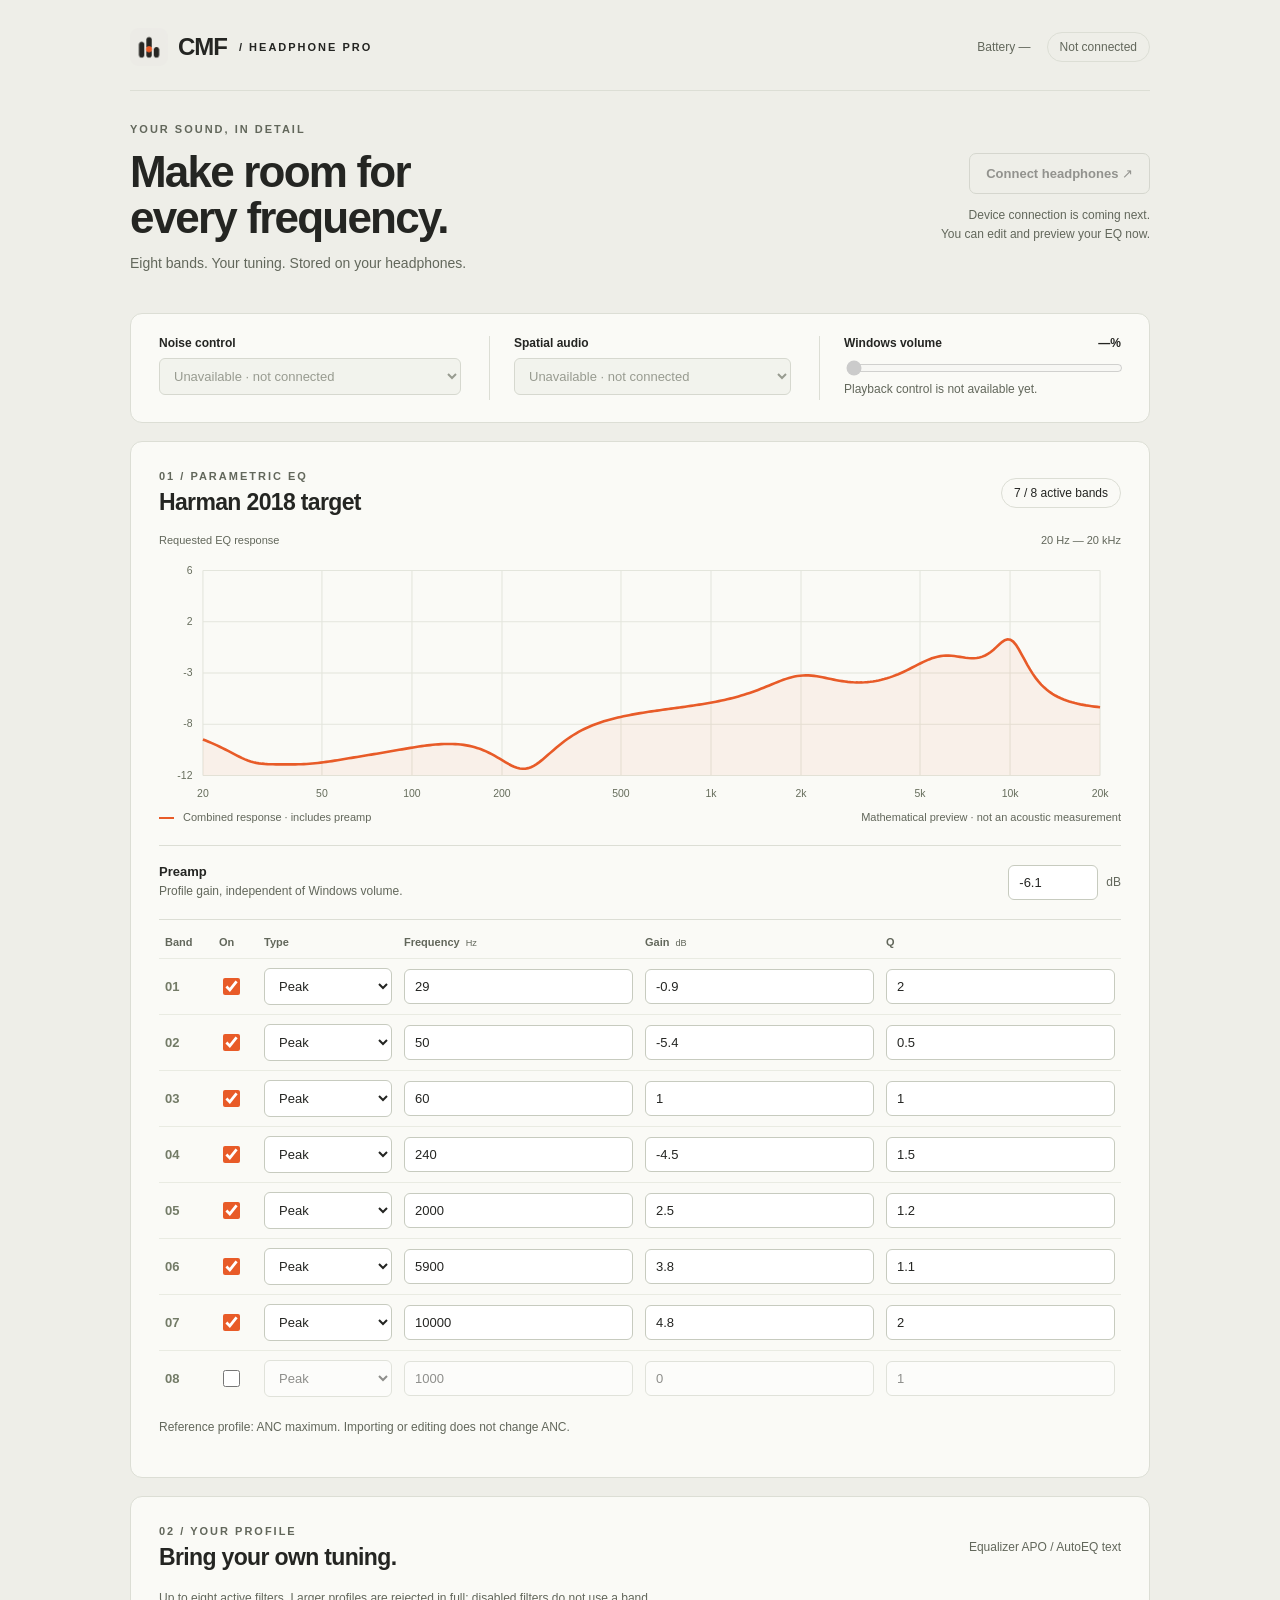
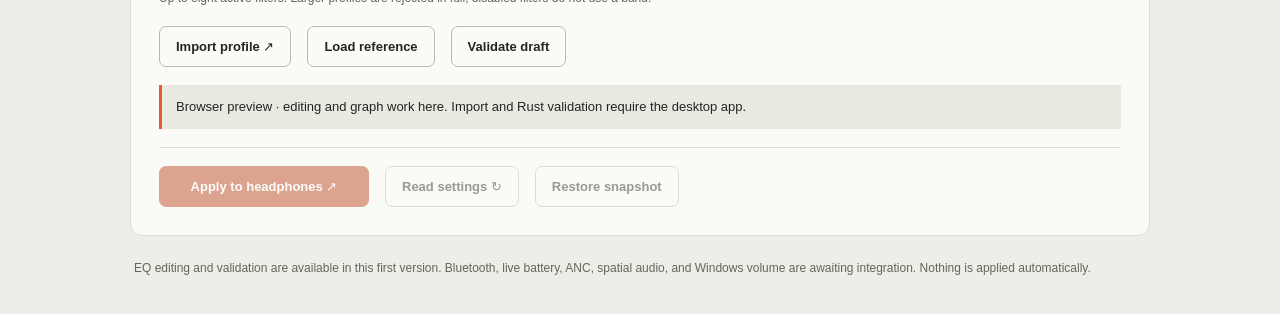
==== ui/index.html @ f8bf34a7 "v1 - Eq only" ====
<!doctype html>
<html lang="en">
<head>
  <meta charset="utf-8">
  <meta name="viewport" content="width=device-width,initial-scale=1">
  <title>CMF · EQ</title>
  <link rel="icon" type="image/png" href="logo.png">
  <link rel="stylesheet" href="style.css">
</head>
<body>
<main>
  <header><a class="brand" href="index.html"><img class="brand-icon" src="logo.png" alt="">CMF <span>/ HEADPHONE PRO</span></a><div class="header-status"><span>Battery —</span><span class="pill">Not connected</span></div></header>
  <section class="intro"><div><div class="eyebrow">YOUR SOUND, IN DETAIL</div><h1>Make room for<br>every frequency.</h1><p>Eight bands. Your tuning. Stored on your headphones.</p></div><div class="connection"><button disabled>Connect headphones ↗</button><p class="note">Device connection is coming next.<br>You can edit and preview your EQ now.</p></div></section>
  <section class="panel controls" aria-label="Headphone controls">
    <div><label for="anc">Noise control</label><select id="anc" disabled><option>Unavailable · not connected</option></select></div>
    <div><label for="spatial">Spatial audio</label><select id="spatial" disabled><option>Unavailable · not connected</option></select></div>
    <div class="volume"><label for="volume">Windows volume <span>—%</span></label><input id="volume" type="range" min="0" max="100" value="0" disabled><div class="note">Playback control is not available yet.</div></div>
  </section>
  <section class="panel eq-panel">
    <div class="section-heading"><div><div class="eyebrow">01 / PARAMETRIC EQ</div><h2 id="profile-name">Harman 2018 target</h2></div><span id="band-count" class="pill">7 / 8 active bands</span></div>
    <div class="graph-heading"><span>Requested EQ response</span><span>20 Hz — 20 kHz</span></div>
    <svg id="response" viewBox="0 0 920 240" role="img" aria-label="Combined EQ response including preamp"><title>Combined EQ response including preamp</title></svg>
    <div class="graph-caption"><span><i></i> Combined response · includes preamp</span><span>Mathematical preview · not an acoustic measurement</span></div>
    <div class="preamp"><div><label for="preamp">Preamp</label><span class="note">Profile gain, independent of Windows volume.</span></div><div class="number-unit"><input id="preamp" type="number" step="0.1" value="-6.1" required><span>dB</span></div></div>
    <div class="table-wrap"><table><thead><tr><th scope="col">Band</th><th scope="col">On</th><th scope="col">Type</th><th scope="col">Frequency <small>Hz</small></th><th scope="col">Gain <small>dB</small></th><th scope="col">Q</th></tr></thead><tbody id="bands"></tbody></table></div>
    <p class="note" id="condition">Reference profile: ANC maximum. Importing or editing does not change ANC.</p>
  </section>
  <section class="panel profile-panel">
    <div class="section-heading"><div><div class="eyebrow">02 / YOUR PROFILE</div><h2>Bring your own tuning.</h2></div><span class="subtle">Equalizer APO / AutoEQ text</span></div>
    <p class="note">Up to eight active filters. Larger profiles are rejected in full; disabled filters do not use a band.</p>
    <div class="actions"><label class="file-button" for="profile-file">Import profile ↗</label><input class="visually-hidden" id="profile-file" type="file" accept=".txt,text/plain"><button id="reference">Load reference</button><button id="validate">Validate draft</button></div>
    <div id="import-preview" hidden><h3 id="import-name"></h3><p id="import-summary"></p><button id="use-import">Use in editor</button><button id="cancel-import">Cancel</button></div>
    <div id="message" role="status" aria-live="polite">Offline draft. No settings have been sent to your headphones.</div>
    <div class="actions device-actions"><button class="primary" disabled>Apply to headphones ↗</button><button disabled>Read settings ↻</button><button disabled>Restore snapshot</button></div>
  </section>
  <footer>EQ editing and validation are available in this first version. Bluetooth, live battery, ANC, spatial audio, and Windows volume are awaiting integration. Nothing is applied automatically.</footer>
</main>
<script type="module" src="app.mjs"></script>
</body>
</html>
---- ui/style.css ----
:root{font-family:"Segoe UI",Arial,sans-serif;color:#242522;background:#eeeee8;font-synthesis:none;--orange:#e85b28;--line:#dcded5;--muted:#62675b}
*{box-sizing:border-box}body{margin:0}main{max-width:1092px;margin:auto;padding:28px 36px 36px}header,.header-status,.section-heading,.graph-heading,.graph-caption,.preamp,.actions{display:flex;align-items:center;justify-content:space-between;gap:16px}header{padding-bottom:24px;border-bottom:1px solid var(--line)}.brand{color:inherit;text-decoration:none;font-size:24px;font-weight:900;letter-spacing:-1px}.brand span{font-size:11px;letter-spacing:2px;margin-left:12px;font-weight:600}.header-status{font-size:12px;color:var(--muted)}.pill{padding:7px 12px;border:1px solid var(--line);border-radius:30px;font-size:12px;white-space:nowrap}.intro{display:flex;align-items:center;justify-content:space-between;gap:30px;padding:32px 0 10px}.eyebrow{font-size:11px;letter-spacing:2px;font-weight:700;color:var(--muted)}h1{font-size:44px;line-height:1.05;letter-spacing:-1.8px;margin:14px 0;font-weight:750}.intro p{font-size:14px;color:var(--muted)}.connection{text-align:right}.connection .note{font-size:12px}.panel{padding:28px;background:#fafaf6;border:1px solid var(--line);border-radius:12px;margin-top:18px}.controls{display:grid;grid-template-columns:1fr 1fr 1fr;gap:28px;padding:22px 28px}.controls>div+div{border-left:1px solid var(--line);padding-left:24px}.controls label{font-size:12px}.volume label{display:flex;justify-content:space-between}.volume input{width:100%;accent-color:var(--orange)}label{display:block;font-size:13px;font-weight:600;margin-bottom:8px}button,.file-button{font:inherit;font-size:13px;cursor:pointer;border:1px solid #b7bbaf;border-radius:7px;background:transparent;padding:12px 16px;font-weight:600;color:inherit;text-decoration:none;display:inline-block;transition:background .15s}.file-button{margin:0}button:hover:not(:disabled),.file-button:hover{background:#e3e5dc}button:disabled{opacity:.45;cursor:not-allowed}.primary{background:#b83d12;border-color:#b83d12;color:white;min-width:210px}.section-heading{margin-bottom:18px}h2{font-size:23px;letter-spacing:-.65px;margin:7px 0 0}.subtle,.note{font-size:12px;color:var(--muted);line-height:1.6}.graph-heading,.graph-caption{font-size:11px;color:var(--muted)}#response{display:block;width:100%;height:auto;margin:12px 0 2px;overflow:visible}.grid-line{stroke:#e3e5dc;stroke-width:1}.zero-line{stroke:#bfc5b6;stroke-width:1;stroke-dasharray:4 4}.axis-label{fill:#666d5c;font-size:10px}.curve{stroke:var(--orange);stroke-width:2.5;fill:none}.curve-fill{fill:#e85b2810}.graph-caption{gap:10px;flex-wrap:wrap}.graph-caption i{display:inline-block;width:15px;height:2px;background:var(--orange);vertical-align:middle;margin-right:6px}.preamp{border-top:1px solid var(--line);border-bottom:1px solid var(--line);padding:18px 0;margin-top:22px}.preamp label{margin-bottom:2px}.number-unit{display:flex;align-items:center;gap:8px;font-size:12px;color:var(--muted)}input[type=number],select{font:inherit;font-size:13px;border:1px solid #c7cbbf;background:#fff;border-radius:6px;padding:9px 10px;color:#242522;min-width:0}input[type=number]{width:100%}.number-unit input{width:90px}select{width:100%}select:disabled{color:#6f7466;background:#f0f1ea}table{border-collapse:collapse;width:100%;font-size:13px;table-layout:fixed}th{text-align:left;font-size:11px;font-weight:600;color:var(--muted);padding:16px 6px 10px}th:first-child{width:54px}th:nth-child(2){width:45px}th:nth-child(3){width:140px}td{padding:9px 6px;border-top:1px solid #e9ebe2}td:first-child{font-weight:700;color:#737b67}th small{font-weight:400;margin-left:3px}.table-wrap{overflow:auto}input[type=checkbox]{width:17px;height:17px;accent-color:var(--orange)}tr.off input[type=number],tr.off select{opacity:.5}.actions{justify-content:flex-start;flex-wrap:wrap;margin-top:18px}.device-actions{border-top:1px solid var(--line);padding-top:18px}#message{border-left:3px solid var(--orange);padding:12px 14px;font-size:13px;margin-top:18px;background:#e8e9e0;line-height:1.5}#message.error{border-color:#b53131;color:#8f2424}#import-preview{padding:18px;background:#fff0e7;border:1px solid #cf9276;border-radius:8px;margin-top:18px;font-size:13px}#import-preview h3{margin:0 0 8px;overflow-wrap:anywhere}#import-preview button{margin:5px 8px 0 0}footer{font-size:12px;color:var(--muted);line-height:1.7;padding:22px 4px 0}button:focus-visible,input:focus-visible,select:focus-visible,.file-button:focus-visible,.file-button:has(+input:focus-visible){outline:3px solid #316cb2;outline-offset:3px}input:invalid{border-color:#b53131}.visually-hidden{position:absolute;width:1px;height:1px;padding:0;margin:-1px;overflow:hidden;clip-path:inset(50%);white-space:nowrap;border:0}
@media(max-width:850px){main{padding:22px}.controls{gap:14px;padding:20px}.controls>div+div{padding-left:14px}.intro{align-items:flex-start}.connection{max-width:220px}h1{font-size:36px}th:nth-child(3){width:115px}.panel{padding:22px}.header-status{gap:9px}}
@media(max-width:650px){main{padding:18px}.brand span{display:none}.intro{display:block}.connection{text-align:left;max-width:none}.controls{grid-template-columns:1fr}.controls>div+div{padding:14px 0 0;border-left:0;border-top:1px solid var(--line)}table{min-width:570px}.section-heading{align-items:flex-start}.section-heading .subtle{display:none}}
.brand{display:flex;align-items:center}.brand-icon{width:38px;height:38px;border-radius:9px;margin-right:10px;object-fit:cover}
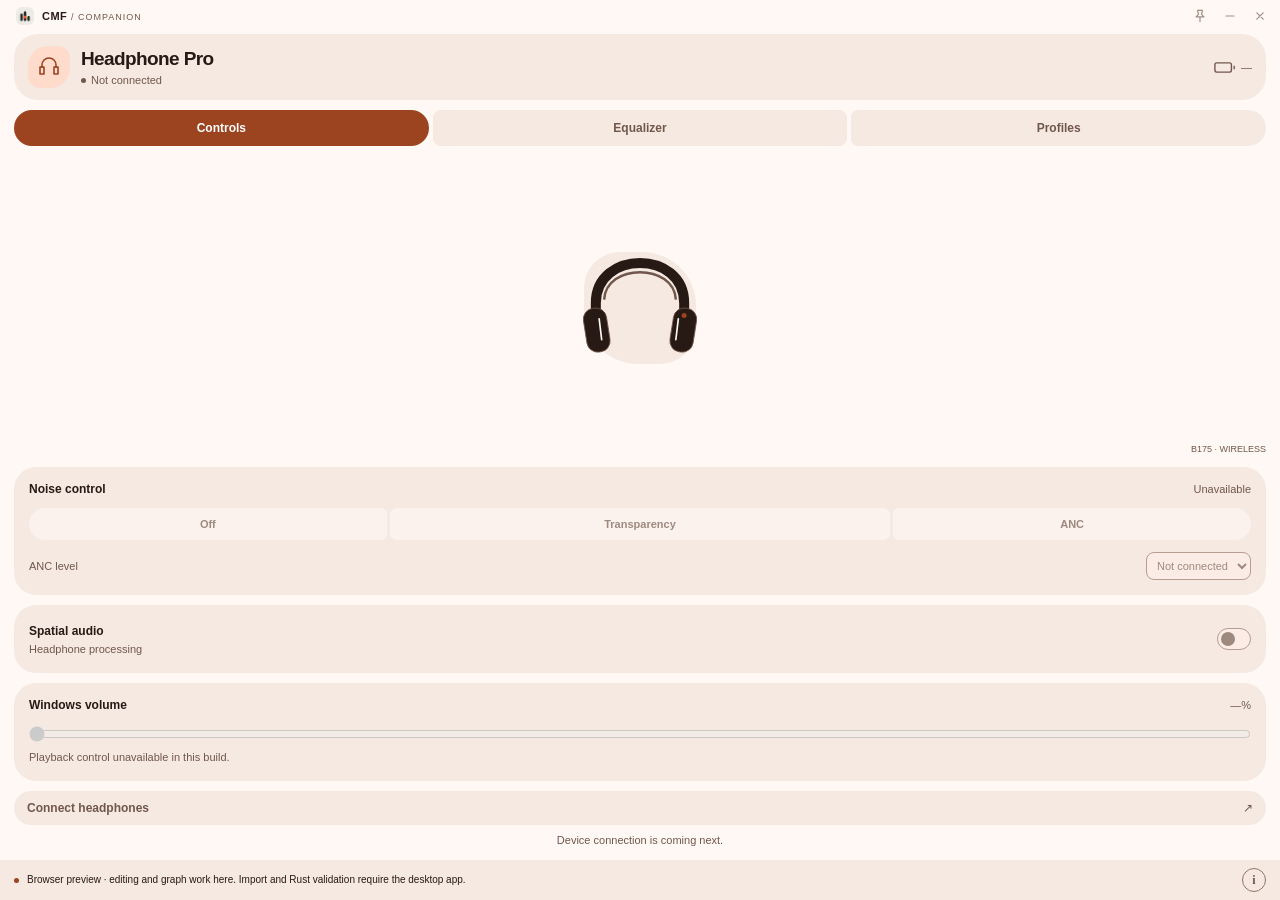
==== commit d0564ca4: "new ui" ====
--- a/ui/index.html
+++ b/ui/index.html
@@ -8,33 +8,48 @@
   <link rel="stylesheet" href="style.css">
 </head>
 <body>
-<main>
-  <header><a class="brand" href="index.html"><img class="brand-icon" src="logo.png" alt="">CMF <span>/ HEADPHONE PRO</span></a><div class="header-status"><span>Battery —</span><span class="pill">Not connected</span></div></header>
-  <section class="intro"><div><div class="eyebrow">YOUR SOUND, IN DETAIL</div><h1>Make room for<br>every frequency.</h1><p>Eight bands. Your tuning. Stored on your headphones.</p></div><div class="connection"><button disabled>Connect headphones ↗</button><p class="note">Device connection is coming next.<br>You can edit and preview your EQ now.</p></div></section>
-  <section class="panel controls" aria-label="Headphone controls">
-    <div><label for="anc">Noise control</label><select id="anc" disabled><option>Unavailable · not connected</option></select></div>
-    <div><label for="spatial">Spatial audio</label><select id="spatial" disabled><option>Unavailable · not connected</option></select></div>
-    <div class="volume"><label for="volume">Windows volume <span>—%</span></label><input id="volume" type="range" min="0" max="100" value="0" disabled><div class="note">Playback control is not available yet.</div></div>
-  </section>
-  <section class="panel eq-panel">
-    <div class="section-heading"><div><div class="eyebrow">01 / PARAMETRIC EQ</div><h2 id="profile-name">Harman 2018 target</h2></div><span id="band-count" class="pill">7 / 8 active bands</span></div>
-    <div class="graph-heading"><span>Requested EQ response</span><span>20 Hz — 20 kHz</span></div>
-    <svg id="response" viewBox="0 0 920 240" role="img" aria-label="Combined EQ response including preamp"><title>Combined EQ response including preamp</title></svg>
-    <div class="graph-caption"><span><i></i> Combined response · includes preamp</span><span>Mathematical preview · not an acoustic measurement</span></div>
-    <div class="preamp"><div><label for="preamp">Preamp</label><span class="note">Profile gain, independent of Windows volume.</span></div><div class="number-unit"><input id="preamp" type="number" step="0.1" value="-6.1" required><span>dB</span></div></div>
-    <div class="table-wrap"><table><thead><tr><th scope="col">Band</th><th scope="col">On</th><th scope="col">Type</th><th scope="col">Frequency <small>Hz</small></th><th scope="col">Gain <small>dB</small></th><th scope="col">Q</th></tr></thead><tbody id="bands"></tbody></table></div>
-    <p class="note" id="condition">Reference profile: ANC maximum. Importing or editing does not change ANC.</p>
-  </section>
-  <section class="panel profile-panel">
-    <div class="section-heading"><div><div class="eyebrow">02 / YOUR PROFILE</div><h2>Bring your own tuning.</h2></div><span class="subtle">Equalizer APO / AutoEQ text</span></div>
-    <p class="note">Up to eight active filters. Larger profiles are rejected in full; disabled filters do not use a band.</p>
-    <div class="actions"><label class="file-button" for="profile-file">Import profile ↗</label><input class="visually-hidden" id="profile-file" type="file" accept=".txt,text/plain"><button id="reference">Load reference</button><button id="validate">Validate draft</button></div>
-    <div id="import-preview" hidden><h3 id="import-name"></h3><p id="import-summary"></p><button id="use-import">Use in editor</button><button id="cancel-import">Cancel</button></div>
-    <div id="message" role="status" aria-live="polite">Offline draft. No settings have been sent to your headphones.</div>
-    <div class="actions device-actions"><button class="primary" disabled>Apply to headphones ↗</button><button disabled>Read settings ↻</button><button disabled>Restore snapshot</button></div>
-  </section>
-  <footer>EQ editing and validation are available in this first version. Bluetooth, live battery, ANC, spatial audio, and Windows volume are awaiting integration. Nothing is applied automatically.</footer>
-</main>
+<div class="companion">
+  <header class="titlebar">
+    <div class="drag-area" data-tauri-drag-region><img src="logo.png" alt="" draggable="false" data-tauri-drag-region><span data-tauri-drag-region>CMF <b data-tauri-drag-region>/ COMPANION</b></span></div>
+    <div class="window-actions"><button id="pin" class="icon-button" aria-label="Keep on top" aria-pressed="false" title="Keep on top"><svg viewBox="0 0 20 20" aria-hidden="true"><path d="m7 3 6 0-1 5 3 3H5l3-3-1-5Zm3 8v6"/></svg></button><button id="minimize" class="icon-button" aria-label="Minimize" title="Minimize"><svg viewBox="0 0 20 20" aria-hidden="true"><path d="M5 10h10"/></svg></button><button id="close" class="icon-button close" aria-label="Close" title="Close"><svg viewBox="0 0 20 20" aria-hidden="true"><path d="m6 6 8 8m0-8-8 8"/></svg></button></div>
+  </header>
+  <div class="device-bar"><div class="device-avatar"><svg viewBox="0 0 24 24" aria-hidden="true"><path d="M5 13V10a7 7 0 0 1 14 0v3M5 12H3v7h4v-7H5Zm14 0h2v7h-4v-7h2Z"/></svg></div><div class="device-name"><strong>Headphone Pro</strong><span><i></i> Not connected</span></div><span class="battery" aria-label="Battery unavailable"><svg viewBox="0 0 24 16" aria-hidden="true"><rect x="1" y="3" width="18" height="10" rx="2"/><path d="M22 6v4"/></svg> —</span></div>
+  <nav class="tabs" role="tablist" aria-label="Companion sections"><button id="tab-controls" role="tab" aria-selected="true" aria-controls="controls" tabindex="0">Controls</button><button id="tab-eq" role="tab" aria-selected="false" aria-controls="eq" tabindex="-1">Equalizer</button><button id="tab-profiles" role="tab" aria-selected="false" aria-controls="profiles" tabindex="-1">Profiles</button></nav>
+  <main>
+    <section id="controls" class="view controls-view" role="tabpanel" aria-labelledby="tab-controls" tabindex="0">
+      <div class="headphone-stage"><div class="orbit"></div><svg class="headphone-art" viewBox="0 0 180 130" aria-hidden="true"><path class="headband" d="M37 81V59C37-5 143-5 143 59v22"/><path class="headband-inner" d="M47 55c2-44 84-44 86 0"/><rect class="cup" x="24" y="65" width="28" height="53" rx="13" transform="rotate(-9 38 91)"/><rect class="cup" x="128" y="65" width="28" height="53" rx="13" transform="rotate(9 142 91)"/><path class="cup-detail" d="m41 78 3 25m92-25-3 25"/><circle class="accent-dot" cx="143" cy="74" r="3"/></svg><span class="stage-tag">B175 · WIRELESS</span></div>
+      <div class="control-card"><div class="card-heading"><span>Noise control</span><span class="muted">Unavailable</span></div><div class="segments" aria-label="Noise control"><button disabled>Off</button><button disabled>Transparency</button><button disabled>ANC</button></div><div class="level-row"><label for="anc">ANC level</label><select id="anc" disabled><option>Not connected</option></select></div></div>
+      <div class="control-card spatial-row"><div><strong>Spatial audio</strong><span class="muted">Headphone processing</span></div><button id="spatial" class="toggle" role="switch" aria-checked="false" aria-label="Spatial audio unavailable" disabled><span></span></button></div>
+      <div class="control-card"><div class="card-heading"><label for="volume">Windows volume</label><span class="muted">—%</span></div><input id="volume" type="range" min="0" max="100" value="0" disabled aria-label="Windows playback volume unavailable"><span class="muted small">Playback control unavailable in this build.</span></div>
+      <div class="view-bottom"><button class="primary wide" disabled>Connect headphones <span>↗</span></button><span class="small muted centered">Device connection is coming next.</span></div>
+    </section>
+    <section id="eq" class="view eq-view" role="tabpanel" aria-labelledby="tab-eq" tabindex="0" hidden>
+      <div class="view-heading"><div class="truncate"><span class="eyebrow">PARAMETRIC EQ</span><h1 id="profile-name">Harman 2018 target</h1></div><span id="band-count" class="badge">7 / 8</span></div>
+      <div class="response-card"><svg id="response" viewBox="0 0 920 240" role="img" aria-label="Requested EQ response including preamp"></svg><div class="graph-caption"><span><i></i> Combined response</span><div class="preamp"><label for="preamp">Preamp</label><div class="number-unit"><input id="preamp" type="number" step="any" value="-6.1" required aria-label="Preamp in decibels"><span>dB</span></div></div></div></div>
+      <div id="bands" class="band-strip" role="group" aria-label="EQ bands. Select a band to edit its settings."></div>
+      <section id="band-editor" class="band-editor" aria-labelledby="band-title" hidden>
+        <div class="band-editor-heading"><h2 id="band-title">Band 01</h2><label class="band-enabled"><span id="band-enabled-label">Enabled</span><input id="band-enabled" type="checkbox" role="switch" aria-label="Enable selected band"></label><button id="close-band" class="icon-button" aria-label="Close band settings" title="Close band settings (Escape)">×</button></div>
+        <div class="band-fields">
+          <label>Filter type<select id="band-kind"><option value="PK">Peak</option><option value="LS">Low shelf</option><option value="HS">High shelf</option></select></label>
+          <label>Frequency · Hz<input id="band-frequency" type="number" min="20" max="20000" step="any" required></label>
+          <label>Gain · dB<input id="band-gain" type="number" step="any" required></label>
+          <label>Q<input id="band-q" type="number" min="0" step="any" required></label>
+        </div>
+      </section>
+      <p id="condition" class="small muted">Reference tuning · ANC maximum.</p>
+      <div class="eq-actions"><button id="validate" title="Validate the draft without applying it">Check draft</button><button class="primary" disabled>Apply EQ ↗</button></div>
+    </section>
+    <section id="profiles" class="view profiles-view" role="tabpanel" aria-labelledby="tab-profiles" tabindex="0" hidden>
+      <div class="view-heading"><div><span class="eyebrow">YOUR LIBRARY</span><h1>Profiles</h1></div><span class="badge">AutoEQ</span></div>
+      <div class="import-card"><span class="import-symbol" aria-hidden="true">↧</span><h2>Import AutoEQ</h2><p class="muted">Equalizer APO text · up to 8 active filters</p><button id="choose-profile" class="primary">Import .txt file <span>↗</span></button><input id="profile-file" type="file" accept=".txt,text/plain" hidden></div>
+      <div id="import-preview" class="import-preview" hidden><span class="eyebrow">IMPORT PREVIEW</span><h2 id="import-name"></h2><p id="import-summary"></p><div class="preview-actions"><button id="cancel-import">Cancel</button><button id="use-import" class="primary">Use in editor</button></div></div>
+      <div class="library-label"><span class="eyebrow">REFERENCE PROFILE</span></div>
+      <button id="reference" class="profile-item"><span class="profile-mark" aria-hidden="true">≋</span><span class="profile-description"><strong>Harman 2018 target</strong><span class="muted small">7 bands · −6.1 dB · ANC maximum</span></span><span aria-hidden="true">↗</span></button>
+      <div class="view-bottom"><p class="small muted">Imports replace the editor draft only after confirmation. More than 8 active bands? The entire import is rejected.</p><div class="recovery-actions"><button disabled>Read device</button><button disabled>Restore snapshot</button></div></div>
+    </section>
+  </main>
+  <footer class="statusbar"><div id="status-detail" class="status-detail" hidden></div><span class="status-dot"></span><span id="message" role="status" aria-live="polite">Offline draft · no settings applied.</span><button id="status-info" aria-label="Show status details" aria-expanded="false" aria-controls="status-detail">i</button></footer>
+</div>
 <script type="module" src="app.mjs"></script>
 </body>
 </html>
--- a/ui/style.css
+++ b/ui/style.css
@@ -1,5 +1,217 @@
-:root{font-family:"Segoe UI",Arial,sans-serif;color:#242522;background:#eeeee8;font-synthesis:none;--orange:#e85b28;--line:#dcded5;--muted:#62675b}
-*{box-sizing:border-box}body{margin:0}main{max-width:1092px;margin:auto;padding:28px 36px 36px}header,.header-status,.section-heading,.graph-heading,.graph-caption,.preamp,.actions{display:flex;align-items:center;justify-content:space-between;gap:16px}header{padding-bottom:24px;border-bottom:1px solid var(--line)}.brand{color:inherit;text-decoration:none;font-size:24px;font-weight:900;letter-spacing:-1px}.brand span{font-size:11px;letter-spacing:2px;margin-left:12px;font-weight:600}.header-status{font-size:12px;color:var(--muted)}.pill{padding:7px 12px;border:1px solid var(--line);border-radius:30px;font-size:12px;white-space:nowrap}.intro{display:flex;align-items:center;justify-content:space-between;gap:30px;padding:32px 0 10px}.eyebrow{font-size:11px;letter-spacing:2px;font-weight:700;color:var(--muted)}h1{font-size:44px;line-height:1.05;letter-spacing:-1.8px;margin:14px 0;font-weight:750}.intro p{font-size:14px;color:var(--muted)}.connection{text-align:right}.connection .note{font-size:12px}.panel{padding:28px;background:#fafaf6;border:1px solid var(--line);border-radius:12px;margin-top:18px}.controls{display:grid;grid-template-columns:1fr 1fr 1fr;gap:28px;padding:22px 28px}.controls>div+div{border-left:1px solid var(--line);padding-left:24px}.controls label{font-size:12px}.volume label{display:flex;justify-content:space-between}.volume input{width:100%;accent-color:var(--orange)}label{display:block;font-size:13px;font-weight:600;margin-bottom:8px}button,.file-button{font:inherit;font-size:13px;cursor:pointer;border:1px solid #b7bbaf;border-radius:7px;background:transparent;padding:12px 16px;font-weight:600;color:inherit;text-decoration:none;display:inline-block;transition:background .15s}.file-button{margin:0}button:hover:not(:disabled),.file-button:hover{background:#e3e5dc}button:disabled{opacity:.45;cursor:not-allowed}.primary{background:#b83d12;border-color:#b83d12;color:white;min-width:210px}.section-heading{margin-bottom:18px}h2{font-size:23px;letter-spacing:-.65px;margin:7px 0 0}.subtle,.note{font-size:12px;color:var(--muted);line-height:1.6}.graph-heading,.graph-caption{font-size:11px;color:var(--muted)}#response{display:block;width:100%;height:auto;margin:12px 0 2px;overflow:visible}.grid-line{stroke:#e3e5dc;stroke-width:1}.zero-line{stroke:#bfc5b6;stroke-width:1;stroke-dasharray:4 4}.axis-label{fill:#666d5c;font-size:10px}.curve{stroke:var(--orange);stroke-width:2.5;fill:none}.curve-fill{fill:#e85b2810}.graph-caption{gap:10px;flex-wrap:wrap}.graph-caption i{display:inline-block;width:15px;height:2px;background:var(--orange);vertical-align:middle;margin-right:6px}.preamp{border-top:1px solid var(--line);border-bottom:1px solid var(--line);padding:18px 0;margin-top:22px}.preamp label{margin-bottom:2px}.number-unit{display:flex;align-items:center;gap:8px;font-size:12px;color:var(--muted)}input[type=number],select{font:inherit;font-size:13px;border:1px solid #c7cbbf;background:#fff;border-radius:6px;padding:9px 10px;color:#242522;min-width:0}input[type=number]{width:100%}.number-unit input{width:90px}select{width:100%}select:disabled{color:#6f7466;background:#f0f1ea}table{border-collapse:collapse;width:100%;font-size:13px;table-layout:fixed}th{text-align:left;font-size:11px;font-weight:600;color:var(--muted);padding:16px 6px 10px}th:first-child{width:54px}th:nth-child(2){width:45px}th:nth-child(3){width:140px}td{padding:9px 6px;border-top:1px solid #e9ebe2}td:first-child{font-weight:700;color:#737b67}th small{font-weight:400;margin-left:3px}.table-wrap{overflow:auto}input[type=checkbox]{width:17px;height:17px;accent-color:var(--orange)}tr.off input[type=number],tr.off select{opacity:.5}.actions{justify-content:flex-start;flex-wrap:wrap;margin-top:18px}.device-actions{border-top:1px solid var(--line);padding-top:18px}#message{border-left:3px solid var(--orange);padding:12px 14px;font-size:13px;margin-top:18px;background:#e8e9e0;line-height:1.5}#message.error{border-color:#b53131;color:#8f2424}#import-preview{padding:18px;background:#fff0e7;border:1px solid #cf9276;border-radius:8px;margin-top:18px;font-size:13px}#import-preview h3{margin:0 0 8px;overflow-wrap:anywhere}#import-preview button{margin:5px 8px 0 0}footer{font-size:12px;color:var(--muted);line-height:1.7;padding:22px 4px 0}button:focus-visible,input:focus-visible,select:focus-visible,.file-button:focus-visible,.file-button:has(+input:focus-visible){outline:3px solid #316cb2;outline-offset:3px}input:invalid{border-color:#b53131}.visually-hidden{position:absolute;width:1px;height:1px;padding:0;margin:-1px;overflow:hidden;clip-path:inset(50%);white-space:nowrap;border:0}
-@media(max-width:850px){main{padding:22px}.controls{gap:14px;padding:20px}.controls>div+div{padding-left:14px}.intro{align-items:flex-start}.connection{max-width:220px}h1{font-size:36px}th:nth-child(3){width:115px}.panel{padding:22px}.header-status{gap:9px}}
-@media(max-width:650px){main{padding:18px}.brand span{display:none}.intro{display:block}.connection{text-align:left;max-width:none}.controls{grid-template-columns:1fr}.controls>div+div{padding:14px 0 0;border-left:0;border-top:1px solid var(--line)}table{min-width:570px}.section-heading{align-items:flex-start}.section-heading .subtle{display:none}}
-.brand{display:flex;align-items:center}.brand-icon{width:38px;height:38px;border-radius:9px;margin-right:10px;object-fit:cover}
+:root {
+    color-scheme: light dark;
+    font: 12px "Segoe UI", Arial, sans-serif;
+    font-synthesis: none;
+    --background: #fff8f5;
+    --surface: #f5e9e2;
+    --field: #ffefe7;
+    --ink: #271914;
+    --muted: #71574b;
+    --line: #937567;
+    --orange: #9c4320;
+    --on-primary: #ffffff;
+    --selected: #ffdbcb;
+    --error: #a32922;
+    --error-surface: #ffdad5;
+    --radius: 22px;
+    --ease: cubic-bezier(.2,.9,.2,1.15);
+    color: var(--ink);
+    background: var(--background);
+}
+@media (prefers-color-scheme: dark) {
+    :root {
+        --background: #211a17;
+        --surface: #332923;
+        --field: #403129;
+        --ink: #ffdbcb;
+        --muted: #d8bbad;
+        --line: #a98a7b;
+        --orange: #ffb595;
+        --on-primary: #562008;
+        --selected: #753012;
+        --error: #ffb4ab;
+        --error-surface: #57221e;
+    }
+}
+* { box-sizing: border-box; }
+html, body { margin: 0; width: 100%; height: 100%; overflow: hidden; }
+body { user-select: none; }
+[hidden] { display: none !important; }
+button, input, select { font: inherit; color: inherit; }
+button { cursor: pointer; border: 1px solid transparent; background: var(--surface); border-radius: var(--radius); padding: 9px 12px; font-weight: 600; transition: transform 150ms var(--ease), background-color 120ms ease-out, color 120ms ease-out, filter 120ms ease-out; }
+button:hover:not(:disabled) { background: var(--selected); }
+button:active:not(:disabled) { transform: scale(.97); }
+button:disabled { color: var(--muted); opacity: .65; cursor: not-allowed; }
+button:focus-visible, input:focus-visible, select:focus-visible, [role=tabpanel]:focus-visible { outline: 2px solid var(--orange); outline-offset: 2px; }
+.primary { background: var(--orange); color: var(--on-primary); display: flex; align-items: center; justify-content: space-between; gap: 12px; }
+.primary:hover:not(:disabled) { background: var(--orange); filter: brightness(.92); }
+.primary:disabled { opacity: 1; background: var(--surface); color: var(--muted); }
+.wide { width: 100%; }
+.small { font-size: 11px; line-height: 1.4; }
+.muted { color: var(--muted); }
+.centered { text-align: center; }
+.eyebrow { font-size: 10px; letter-spacing: 1px; color: var(--muted); font-weight: 650; }
+.truncate { min-width: 0; }
+h1, h2, p { margin: 0; }
+h1 { font-size: 19px; letter-spacing: -.5px; font-weight: 650; overflow: hidden; text-overflow: ellipsis; white-space: nowrap; }
+h2 { font-size: 15px; font-weight: 650; }
+.companion { height: 100dvh; display: flex; flex-direction: column; overflow: hidden; background: var(--background); }
+.titlebar { display: flex; align-items: center; justify-content: space-between; height: 32px; flex: none; padding-left: 16px; }
+.drag-area { display: flex; align-items: center; gap: 8px; flex: 1; height: 100%; font-size: 11px; font-weight: 750; letter-spacing: .5px; }
+.drag-area img { width: 18px; height: 18px; border-radius: 6px; pointer-events: none; }
+.drag-area b { font-size: 9px; letter-spacing: 1px; color: var(--muted); font-weight: 500; }
+.window-actions { display: flex; padding-right: 5px; }
+.icon-button { border: 0; background: transparent; width: 30px; height: 28px; padding: 6px; border-radius: 14px; color: var(--muted); }
+.icon-button svg { width: 16px; height: 16px; stroke: currentColor; stroke-width: 1.5; stroke-linecap: round; stroke-linejoin: round; fill: none; }
+.icon-button[aria-pressed=true] { background: var(--selected); color: var(--orange); }
+.icon-button.close:hover:not(:disabled) { background: var(--error-surface); color: var(--error); }
+.device-bar { display: flex; align-items: center; gap: 11px; height: 66px; flex: none; padding: 11px 14px; margin: 2px 14px 10px; background: var(--surface); border-radius: 24px; }
+.device-avatar { width: 42px; height: 42px; border-radius: 20px 12px; background: var(--selected); display: grid; place-items: center; }
+.device-avatar svg { width: 24px; height: 24px; stroke: var(--orange); stroke-width: 1.6; fill: none; stroke-linejoin: round; }
+.device-name { display: grid; gap: 4px; flex: 1; }
+.device-name strong { font-size: 19px; font-weight: 650; letter-spacing: -.6px; }
+.device-name > span { font-size: 11px; color: var(--muted); display: flex; align-items: center; gap: 5px; }
+.device-name i, .status-dot { height: 5px; width: 5px; background: var(--muted); border-radius: 50%; display: inline-block; flex: none; }
+.battery { display: flex; align-items: center; gap: 5px; font-size: 11px; color: var(--muted); }
+.battery svg { width: 22px; height: 15px; stroke: currentColor; fill: none; stroke-width: 1.5; }
+.tabs { margin: 0 14px; display: grid; grid-template-columns: repeat(3,1fr); gap: 4px; height: 36px; flex: none; }
+.tabs button { padding: 7px 4px; border: 0; border-radius: 8px; color: var(--muted); font-size: 12px; }
+.tabs button:first-child { border-radius: 22px 8px 8px 22px; }
+.tabs button:last-child { border-radius: 8px 22px 22px 8px; }
+.tabs button[aria-selected=true] { border-radius: 22px; background: var(--orange); color: var(--on-primary); }
+.tabs button[aria-selected=true]:hover { background: var(--orange); filter: brightness(.92); }
+main { flex: 1; min-height: 0; padding: 12px 14px; }
+.view { height: 100%; min-height: 0; display: flex; flex-direction: column; gap: 10px; animation: enter 240ms var(--ease); }
+.view-heading { display: flex; align-items: center; justify-content: space-between; gap: 10px; flex: none; min-height: 38px; }
+.view-heading .eyebrow { display: block; margin-bottom: 3px; }
+.badge { font-size: 10px; white-space: nowrap; border-radius: 20px; padding: 7px 9px; background: var(--selected); color: var(--orange); }
+.control-card { background: var(--surface); border-radius: var(--radius); padding: 15px; flex: none; }
+.card-heading { display: flex; align-items: center; justify-content: space-between; margin-bottom: 12px; font-size: 12px; }
+.card-heading > span:first-child, .card-heading label { font-weight: 650; }
+.card-heading > .muted { font-size: 11px; }
+.segments { display: grid; grid-template-columns: 1fr 1.4fr 1fr; gap: 3px; }
+.segments button { font-size: 11px; border: 0; background: var(--background); padding: 10px 2px; border-radius: 7px; }
+.segments button:first-child { border-radius: 20px 7px 7px 20px; }
+.segments button:last-child { border-radius: 7px 20px 20px 7px; }
+.level-row { display: flex; align-items: center; justify-content: space-between; margin-top: 12px; font-size: 11px; color: var(--muted); }
+select { border: 1px solid var(--line); border-radius: 8px; background: var(--field); padding: 6px; min-width: 0; }
+select:disabled { opacity: .65; }
+.level-row select { max-width: 150px; }
+.spatial-row { display: flex; justify-content: space-between; align-items: center; min-height: 68px; }
+.spatial-row > div { display: grid; gap: 5px; }
+.spatial-row strong { font-size: 12px; font-weight: 650; }
+.spatial-row .muted { font-size: 11px; }
+.toggle { width: 34px; height: 22px; border-radius: 20px; padding: 3px; background: var(--field); border: 1px solid var(--line); }
+.toggle span { display: block; height: 14px; width: 14px; background: var(--muted); border-radius: 50%; }
+input[type=range] { accent-color: var(--orange); width: 100%; height: 16px; margin: 2px 0 8px; }
+.headphone-stage { position: relative; flex: 1; min-height: 74px; display: flex; align-items: center; justify-content: center; isolation: isolate; }
+.orbit { position: absolute; width: 112px; height: 112px; border-radius: 36px 54px 36px 54px; background: var(--surface); z-index: -1; }
+.headphone-art { width: 150px; height: 112px; }
+.headband { fill: none; stroke: var(--ink); stroke-width: 12; stroke-linecap: round; }
+.headband-inner { fill: none; stroke: var(--muted); stroke-width: 3; }
+.cup { fill: var(--ink); stroke: var(--muted); stroke-width: 1; }
+.cup-detail { stroke: var(--background); stroke-width: 2; stroke-linecap: round; }
+.accent-dot { fill: var(--orange); }
+.stage-tag { position: absolute; right: 0; bottom: 3px; font-size: 9px; color: var(--muted); }
+.view-bottom { margin-top: auto; display: flex; flex-direction: column; gap: 8px; flex: none; }
+.response-card { border-radius: 20px; background: var(--surface); padding: 9px 8px; flex: 1; min-height: 108px; display: flex; flex-direction: column; }
+#response { width: 100%; flex: 1; min-height: 0; display: block; }
+.grid-line { stroke: var(--line); stroke-width: 1; opacity: .35; }
+.zero-line { stroke: var(--muted); stroke-width: 1; stroke-dasharray: 4 4; }
+.axis-label { fill: var(--muted); font-size: 20px; }
+.curve { stroke: var(--orange); stroke-width: 3.5; fill: none; }
+.curve-fill { fill: var(--orange); opacity: .07; }
+.graph-caption { flex: none; font-size: 10px; color: var(--muted); display: flex; align-items: center; justify-content: space-between; padding: 4px 4px 0; }
+.graph-caption i { display: inline-block; width: 10px; height: 2px; background: var(--orange); margin-right: 4px; vertical-align: middle; }
+.preamp { display: flex; align-items: center; gap: 8px; flex: none; font-size: 11px; }
+.preamp label { font-weight: 600; }
+.preamp .muted { font-weight: 400; }
+.number-unit { display: flex; align-items: center; gap: 6px; color: var(--muted); font-size: 11px; }
+.number-unit input { width: 58px; height: 24px; padding: 3px 5px; }
+input[type=number] { min-width: 0; border: 1px solid var(--line); border-radius: 9px; background: var(--field); padding: 6px; text-align: right; font-size: 12px; font-variant-numeric: tabular-nums; user-select: text; appearance: textfield; }
+input[type=number]::-webkit-inner-spin-button, input[type=number]::-webkit-outer-spin-button { appearance: none; margin: 0; }
+input:invalid { border-color: var(--error); }
+.band-strip { display: grid; grid-template-columns: repeat(8,minmax(0,1fr)); gap: 4px; flex: none; }
+.band-button { min-width: 0; padding: 7px 1px; border-radius: 8px; display: grid; gap: 4px; text-align: center; }
+.band-button:first-child { border-radius: 18px 8px 8px 18px; }
+.band-button:last-child { border-radius: 8px 18px 18px 8px; }
+.band-button strong { font-size: 12px; font-weight: 650; }
+.band-button span { font-size: 9px; font-weight: 400; white-space: nowrap; }
+.band-button.off { background: transparent; border-color: var(--line); color: var(--muted); }
+.band-button[aria-pressed=true] { border-radius: 18px; background: var(--orange); color: var(--on-primary); }
+.band-button[aria-pressed=true]:hover { background: var(--orange); filter: brightness(.92); }
+.band-button.invalid { border-color: var(--error); box-shadow: inset 0 0 0 1px var(--error); }
+.band-editor { flex: none; background: var(--surface); padding: 10px 12px 12px; border-radius: 20px; animation: enter 240ms var(--ease); }
+.band-editor-heading { display: flex; align-items: center; gap: 10px; margin-bottom: 8px; }
+.band-editor-heading h2 { flex: 1; font-size: 14px; }
+.band-enabled { display: flex; align-items: center; gap: 8px; font-size: 11px; color: var(--muted); cursor: pointer; }
+.band-enabled input { appearance: none; margin: 0; width: 32px; height: 22px; border: 1px solid var(--muted); border-radius: 20px; background: var(--field); position: relative; cursor: pointer; transition: box-shadow 120ms ease-out, background-color 120ms ease-out; }
+.band-enabled input::before { content: ""; position: absolute; width: 12px; height: 12px; top: 4px; left: 4px; border-radius: 50%; background: var(--muted); transition: transform 150ms var(--ease); }
+.band-enabled input:checked { background: var(--orange); border-color: var(--orange); }
+.band-enabled input:checked::before { transform: translateX(10px); background: var(--on-primary); }
+.band-enabled input:hover { box-shadow: 0 0 0 3px var(--selected); }
+.band-enabled input:active::before { opacity: .75; }
+.band-fields { display: grid; grid-template-columns: 1.25fr 1.2fr 1fr .75fr; gap: 8px; }
+.band-fields label { display: grid; gap: 5px; min-width: 0; font-size: 10px; color: var(--muted); }
+.band-fields input, .band-fields select { width: 100%; height: 30px; font-size: 12px; color: var(--ink); }
+#condition { font-size: 10px; line-height: 1.35; flex: none; }
+.eq-actions { display: grid; grid-template-columns: 1fr 1.5fr; gap: 8px; margin-top: auto; flex: none; }
+.eq-actions button { height: 34px; padding: 7px 12px; font-size: 12px; }
+.eq-actions .primary { justify-content: center; }
+.import-card { background: var(--surface); border-radius: 24px; text-align: center; padding: 24px 12px; display: grid; justify-items: center; gap: 12px; flex: none; }
+.import-symbol { background: var(--selected); color: var(--orange); display: grid; place-items: center; border-radius: 18px 10px; width: 44px; height: 44px; font-size: 27px; }
+.import-card p { font-size: 11px; }
+.import-card button { min-width: 170px; }
+.library-label { padding: 6px 3px 0; }
+.profile-item { display: flex; align-items: center; gap: 10px; text-align: left; padding: 15px; flex: none; }
+.profile-mark { font-size: 23px; color: var(--orange); background: var(--selected); border-radius: 14px; width: 38px; height: 38px; display: grid; place-items: center; }
+.profile-description { flex: 1; min-width: 0; display: grid; gap: 5px; }
+.profile-description strong { font-size: 12px; font-weight: 650; }
+.import-preview { padding: 15px; background: var(--selected); border-radius: 20px; display: grid; gap: 10px; flex: none; }
+.import-preview h2 { font-size: 14px; overflow-wrap: anywhere; display: -webkit-box; -webkit-line-clamp: 2; -webkit-box-orient: vertical; overflow: hidden; }
+.import-preview p { font-size: 11px; line-height: 1.5; }
+.preview-actions { display: flex; justify-content: flex-end; gap: 8px; }
+.preview-actions button { font-size: 11px; padding: 8px 12px; }
+.profiles-view:has(.import-preview:not([hidden])) .import-card { display: none; }
+.recovery-actions { display: flex; gap: 8px; }
+.recovery-actions button { flex: 1; font-size: 11px; }
+.statusbar { position: relative; flex: none; display: flex; align-items: center; gap: 8px; min-height: 36px; max-height: 48px; background: var(--surface); padding: 8px 14px; }
+.statusbar .status-dot { background: var(--orange); }
+#message { font-size: 10px; line-height: 1.4; user-select: text; overflow: hidden; flex: 1; display: -webkit-box; -webkit-line-clamp: 2; -webkit-box-orient: vertical; }
+#message.error { color: var(--error); }
+.statusbar:has(.error) { background: var(--error-surface); }
+.statusbar:has(.error) .status-dot { background: var(--error); }
+#status-info { flex: none; border: 1px solid var(--line); border-radius: 50%; width: 24px; height: 24px; padding: 0; font-size: 12px; font-family: Georgia,serif; background: transparent; color: var(--muted); }
+#status-info:hover { background: var(--selected); }
+.status-detail { position: absolute; bottom: calc(100% + 8px); left: 10px; right: 10px; border: 1px solid var(--line); border-radius: 18px; padding: 14px; background: var(--background); line-height: 1.6; font-size: 12px; overflow-wrap: anywhere; z-index: 5; user-select: text; }
+.band-guide { stroke: var(--orange); stroke-width: 1; stroke-dasharray: 5 6; opacity: .6; }
+.band-dot { fill: var(--orange); stroke: var(--surface); stroke-width: 3; }
+@keyframes enter { from { opacity: .5; transform: translateY(4px); } to { opacity: 1; transform: translateY(0); } }
+@media (max-height: 710px) {
+    main { padding: 10px 14px; }
+    .view { gap: 6px; }
+    .device-bar { height: 60px; margin-bottom: 8px; }
+    .view-heading { min-height: 34px; }
+    .headphone-stage { min-height: 60px; }
+    .headphone-art { height: 86px; }
+    .orbit { width: 86px; height: 86px; border-radius: 28px 38px; }
+    .control-card { padding: 12px 14px; }
+    .card-heading { margin-bottom: 9px; }
+    .segments button { padding: 8px 2px; }
+    .spatial-row { min-height: 60px; }
+    .import-card { padding: 18px 12px; gap: 10px; }
+}
+@media (max-height: 670px) {
+    .view { gap: 6px; }
+    main { padding-top: 8px; padding-bottom: 8px; }
+    .device-bar { height: 56px; }
+    .response-card { min-height: 98px; }
+    .band-editor { padding: 8px 10px 10px; }
+    .band-editor-heading { margin-bottom: 6px; }
+    .band-button { padding-top: 6px; padding-bottom: 6px; }
+    .control-card { padding: 10px 12px; }
+    .level-row { margin-top: 8px; }
+}
+@media (prefers-reduced-motion: reduce) {
+    *, *::before, *::after { animation: none !important; transition: none !important; }
+}
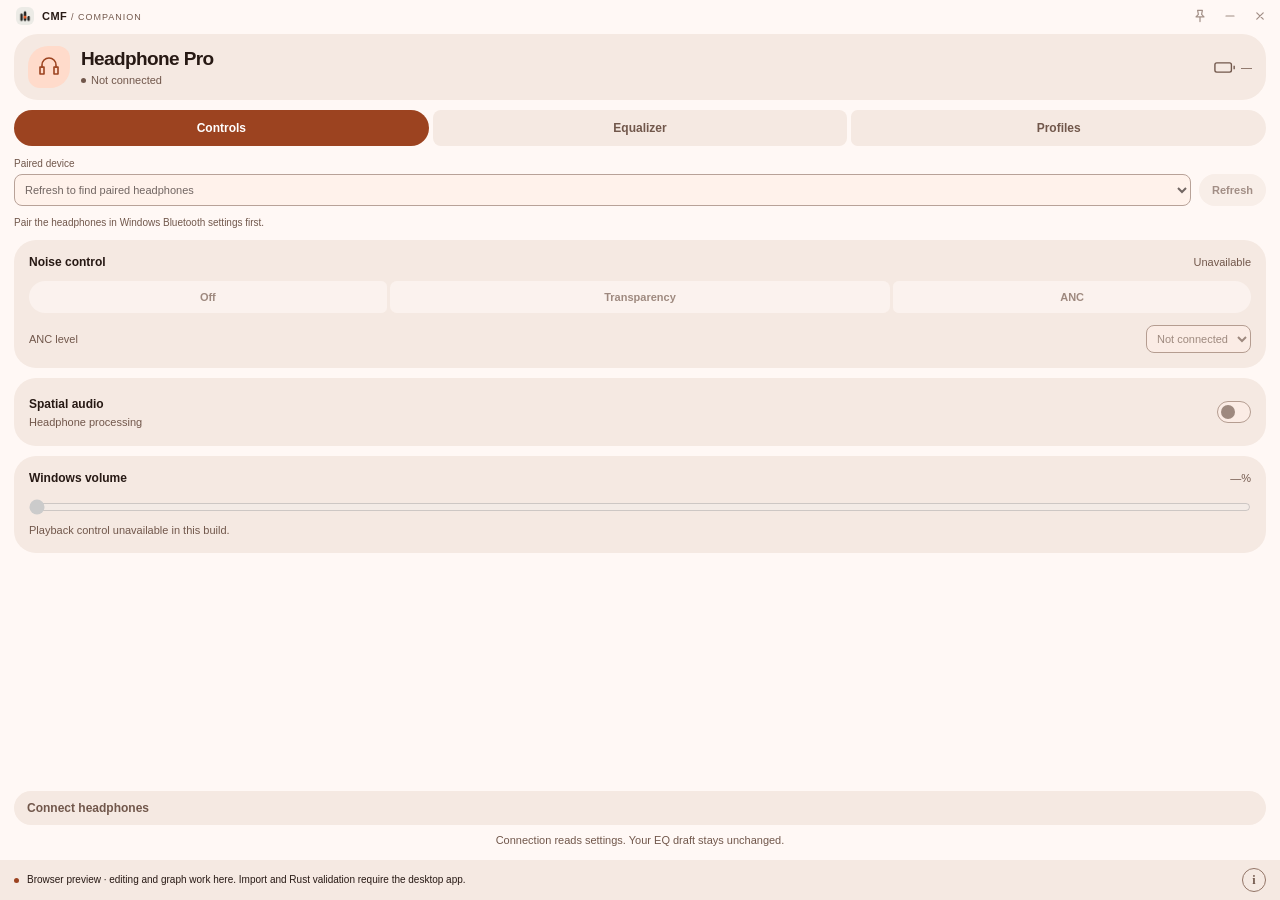
==== commit cb62ac40: "Add connection" ====
--- a/ui/index.html
+++ b/ui/index.html
@@ -13,15 +13,16 @@
     <div class="drag-area" data-tauri-drag-region><img src="logo.png" alt="" draggable="false" data-tauri-drag-region><span data-tauri-drag-region>CMF <b data-tauri-drag-region>/ COMPANION</b></span></div>
     <div class="window-actions"><button id="pin" class="icon-button" aria-label="Keep on top" aria-pressed="false" title="Keep on top"><svg viewBox="0 0 20 20" aria-hidden="true"><path d="m7 3 6 0-1 5 3 3H5l3-3-1-5Zm3 8v6"/></svg></button><button id="minimize" class="icon-button" aria-label="Minimize" title="Minimize"><svg viewBox="0 0 20 20" aria-hidden="true"><path d="M5 10h10"/></svg></button><button id="close" class="icon-button close" aria-label="Close" title="Close"><svg viewBox="0 0 20 20" aria-hidden="true"><path d="m6 6 8 8m0-8-8 8"/></svg></button></div>
   </header>
-  <div class="device-bar"><div class="device-avatar"><svg viewBox="0 0 24 24" aria-hidden="true"><path d="M5 13V10a7 7 0 0 1 14 0v3M5 12H3v7h4v-7H5Zm14 0h2v7h-4v-7h2Z"/></svg></div><div class="device-name"><strong>Headphone Pro</strong><span><i></i> Not connected</span></div><span class="battery" aria-label="Battery unavailable"><svg viewBox="0 0 24 16" aria-hidden="true"><rect x="1" y="3" width="18" height="10" rx="2"/><path d="M22 6v4"/></svg> —</span></div>
+  <div class="device-bar"><div class="device-avatar"><svg viewBox="0 0 24 24" aria-hidden="true"><path d="M5 13V10a7 7 0 0 1 14 0v3M5 12H3v7h4v-7H5Zm14 0h2v7h-4v-7h2Z"/></svg></div><div class="device-name"><strong id="device-name">Headphone Pro</strong><span><i></i><span id="connection-state">Not connected</span></span></div><span id="battery" class="battery" aria-label="Battery unavailable"><svg viewBox="0 0 24 16" aria-hidden="true"><rect x="1" y="3" width="18" height="10" rx="2"/><path d="M22 6v4"/></svg><span id="battery-level">—</span></span></div>
   <nav class="tabs" role="tablist" aria-label="Companion sections"><button id="tab-controls" role="tab" aria-selected="true" aria-controls="controls" tabindex="0">Controls</button><button id="tab-eq" role="tab" aria-selected="false" aria-controls="eq" tabindex="-1">Equalizer</button><button id="tab-profiles" role="tab" aria-selected="false" aria-controls="profiles" tabindex="-1">Profiles</button></nav>
   <main>
     <section id="controls" class="view controls-view" role="tabpanel" aria-labelledby="tab-controls" tabindex="0">
-      <div class="headphone-stage"><div class="orbit"></div><svg class="headphone-art" viewBox="0 0 180 130" aria-hidden="true"><path class="headband" d="M37 81V59C37-5 143-5 143 59v22"/><path class="headband-inner" d="M47 55c2-44 84-44 86 0"/><rect class="cup" x="24" y="65" width="28" height="53" rx="13" transform="rotate(-9 38 91)"/><rect class="cup" x="128" y="65" width="28" height="53" rx="13" transform="rotate(9 142 91)"/><path class="cup-detail" d="m41 78 3 25m92-25-3 25"/><circle class="accent-dot" cx="143" cy="74" r="3"/></svg><span class="stage-tag">B175 · WIRELESS</span></div>
-      <div class="control-card"><div class="card-heading"><span>Noise control</span><span class="muted">Unavailable</span></div><div class="segments" aria-label="Noise control"><button disabled>Off</button><button disabled>Transparency</button><button disabled>ANC</button></div><div class="level-row"><label for="anc">ANC level</label><select id="anc" disabled><option>Not connected</option></select></div></div>
+      <div class="connection-picker"><label for="paired-device">Paired device<select id="paired-device" disabled><option value="">Refresh to find paired headphones</option></select></label><button id="scan-devices" disabled title="Refresh Windows paired Bluetooth devices">Refresh</button></div>
+      <p id="connection-info" class="small muted">Pair the headphones in Windows Bluetooth settings first.</p>
+      <div class="control-card"><div class="card-heading"><span>Noise control</span><span id="noise-status" class="muted">Unavailable</span></div><div class="segments" aria-label="Noise control readback"><button data-noise="off" aria-pressed="false" disabled>Off</button><button data-noise="transparency" aria-pressed="false" disabled>Transparency</button><button data-noise="anc" aria-pressed="false" disabled>ANC</button></div><div class="level-row"><label for="anc">ANC level</label><select id="anc" disabled><option>Not connected</option></select></div></div>
       <div class="control-card spatial-row"><div><strong>Spatial audio</strong><span class="muted">Headphone processing</span></div><button id="spatial" class="toggle" role="switch" aria-checked="false" aria-label="Spatial audio unavailable" disabled><span></span></button></div>
       <div class="control-card"><div class="card-heading"><label for="volume">Windows volume</label><span class="muted">—%</span></div><input id="volume" type="range" min="0" max="100" value="0" disabled aria-label="Windows playback volume unavailable"><span class="muted small">Playback control unavailable in this build.</span></div>
-      <div class="view-bottom"><button class="primary wide" disabled>Connect headphones <span>↗</span></button><span class="small muted centered">Device connection is coming next.</span></div>
+      <div class="view-bottom"><button id="connect-headphones" class="primary wide" disabled>Connect headphones <span>↗</span></button><span id="connection-help" class="small muted centered">Connection reads settings. Your EQ draft stays unchanged.</span></div>
     </section>
     <section id="eq" class="view eq-view" role="tabpanel" aria-labelledby="tab-eq" tabindex="0" hidden>
       <div class="view-heading"><div class="truncate"><span class="eyebrow">PARAMETRIC EQ</span><h1 id="profile-name">Harman 2018 target</h1></div><span id="band-count" class="badge">7 / 8</span></div>
@@ -42,10 +43,10 @@
     <section id="profiles" class="view profiles-view" role="tabpanel" aria-labelledby="tab-profiles" tabindex="0" hidden>
       <div class="view-heading"><div><span class="eyebrow">YOUR LIBRARY</span><h1>Profiles</h1></div><span class="badge">AutoEQ</span></div>
       <div class="import-card"><span class="import-symbol" aria-hidden="true">↧</span><h2>Import AutoEQ</h2><p class="muted">Equalizer APO text · up to 8 active filters</p><button id="choose-profile" class="primary">Import .txt file <span>↗</span></button><input id="profile-file" type="file" accept=".txt,text/plain" hidden></div>
-      <div id="import-preview" class="import-preview" hidden><span class="eyebrow">IMPORT PREVIEW</span><h2 id="import-name"></h2><p id="import-summary"></p><div class="preview-actions"><button id="cancel-import">Cancel</button><button id="use-import" class="primary">Use in editor</button></div></div>
+      <div id="import-preview" class="import-preview" hidden><span id="preview-label" class="eyebrow">IMPORT PREVIEW</span><h2 id="import-name"></h2><p id="import-summary"></p><div class="preview-actions"><button id="cancel-import">Cancel</button><button id="use-import" class="primary">Use in editor</button></div></div>
       <div class="library-label"><span class="eyebrow">REFERENCE PROFILE</span></div>
       <button id="reference" class="profile-item"><span class="profile-mark" aria-hidden="true">≋</span><span class="profile-description"><strong>Harman 2018 target</strong><span class="muted small">7 bands · −6.1 dB · ANC maximum</span></span><span aria-hidden="true">↗</span></button>
-      <div class="view-bottom"><p class="small muted">Imports replace the editor draft only after confirmation. More than 8 active bands? The entire import is rejected.</p><div class="recovery-actions"><button disabled>Read device</button><button disabled>Restore snapshot</button></div></div>
+      <div class="view-bottom"><p class="small muted">Imports replace the editor draft only after confirmation. More than 8 active bands? The entire import is rejected.</p><div class="recovery-actions"><button id="read-device" disabled>Read device</button><button id="use-device-eq" disabled>Review device EQ</button><button disabled>Restore snapshot</button></div></div>
     </section>
   </main>
   <footer class="statusbar"><div id="status-detail" class="status-detail" hidden></div><span class="status-dot"></span><span id="message" role="status" aria-live="polite">Offline draft · no settings applied.</span><button id="status-info" aria-label="Show status details" aria-expanded="false" aria-controls="status-detail">i</button></footer>
--- a/ui/style.css
+++ b/ui/style.css
@@ -70,6 +70,17 @@
 .device-avatar svg { width: 24px; height: 24px; stroke: var(--orange); stroke-width: 1.6; fill: none; stroke-linejoin: round; }
 .device-name { display: grid; gap: 4px; flex: 1; }
 .device-name strong { font-size: 19px; font-weight: 650; letter-spacing: -.6px; }
+.device-name { min-width: 0; }
+.device-name strong { overflow: hidden; text-overflow: ellipsis; white-space: nowrap; }
+.device-bar.connected .device-name i { background: var(--orange); }
+.connection-picker { display: flex; align-items: flex-end; gap: 8px; flex: none; }
+.connection-picker label { flex: 1; min-width: 0; display: grid; gap: 5px; font-size: 10px; color: var(--muted); }
+.connection-picker select { width: 100%; height: 32px; font-size: 11px; color: var(--ink); }
+.connection-picker button { height: 32px; font-size: 11px; padding: 6px 12px; }
+#connection-info { flex: none; font-size: 10px; white-space: nowrap; overflow: hidden; text-overflow: ellipsis; }
+.segments button[aria-pressed=true]:disabled { background: var(--selected); color: var(--orange); opacity: 1; }
+.toggle[aria-checked=true] { background: var(--orange); opacity: 1; }
+.toggle[aria-checked=true] span { background: var(--on-primary); transform: translateX(12px); }
 .device-name > span { font-size: 11px; color: var(--muted); display: flex; align-items: center; gap: 5px; }
 .device-name i, .status-dot { height: 5px; width: 5px; background: var(--muted); border-radius: 50%; display: inline-block; flex: none; }
 .battery { display: flex; align-items: center; gap: 5px; font-size: 11px; color: var(--muted); }
@@ -104,15 +115,6 @@
 .toggle { width: 34px; height: 22px; border-radius: 20px; padding: 3px; background: var(--field); border: 1px solid var(--line); }
 .toggle span { display: block; height: 14px; width: 14px; background: var(--muted); border-radius: 50%; }
 input[type=range] { accent-color: var(--orange); width: 100%; height: 16px; margin: 2px 0 8px; }
-.headphone-stage { position: relative; flex: 1; min-height: 74px; display: flex; align-items: center; justify-content: center; isolation: isolate; }
-.orbit { position: absolute; width: 112px; height: 112px; border-radius: 36px 54px 36px 54px; background: var(--surface); z-index: -1; }
-.headphone-art { width: 150px; height: 112px; }
-.headband { fill: none; stroke: var(--ink); stroke-width: 12; stroke-linecap: round; }
-.headband-inner { fill: none; stroke: var(--muted); stroke-width: 3; }
-.cup { fill: var(--ink); stroke: var(--muted); stroke-width: 1; }
-.cup-detail { stroke: var(--background); stroke-width: 2; stroke-linecap: round; }
-.accent-dot { fill: var(--orange); }
-.stage-tag { position: absolute; right: 0; bottom: 3px; font-size: 9px; color: var(--muted); }
 .view-bottom { margin-top: auto; display: flex; flex-direction: column; gap: 8px; flex: none; }
 .response-card { border-radius: 20px; background: var(--surface); padding: 9px 8px; flex: 1; min-height: 108px; display: flex; flex-direction: column; }
 #response { width: 100%; flex: 1; min-height: 0; display: block; }
@@ -192,9 +194,6 @@
     .view { gap: 6px; }
     .device-bar { height: 60px; margin-bottom: 8px; }
     .view-heading { min-height: 34px; }
-    .headphone-stage { min-height: 60px; }
-    .headphone-art { height: 86px; }
-    .orbit { width: 86px; height: 86px; border-radius: 28px 38px; }
     .control-card { padding: 12px 14px; }
     .card-heading { margin-bottom: 9px; }
     .segments button { padding: 8px 2px; }
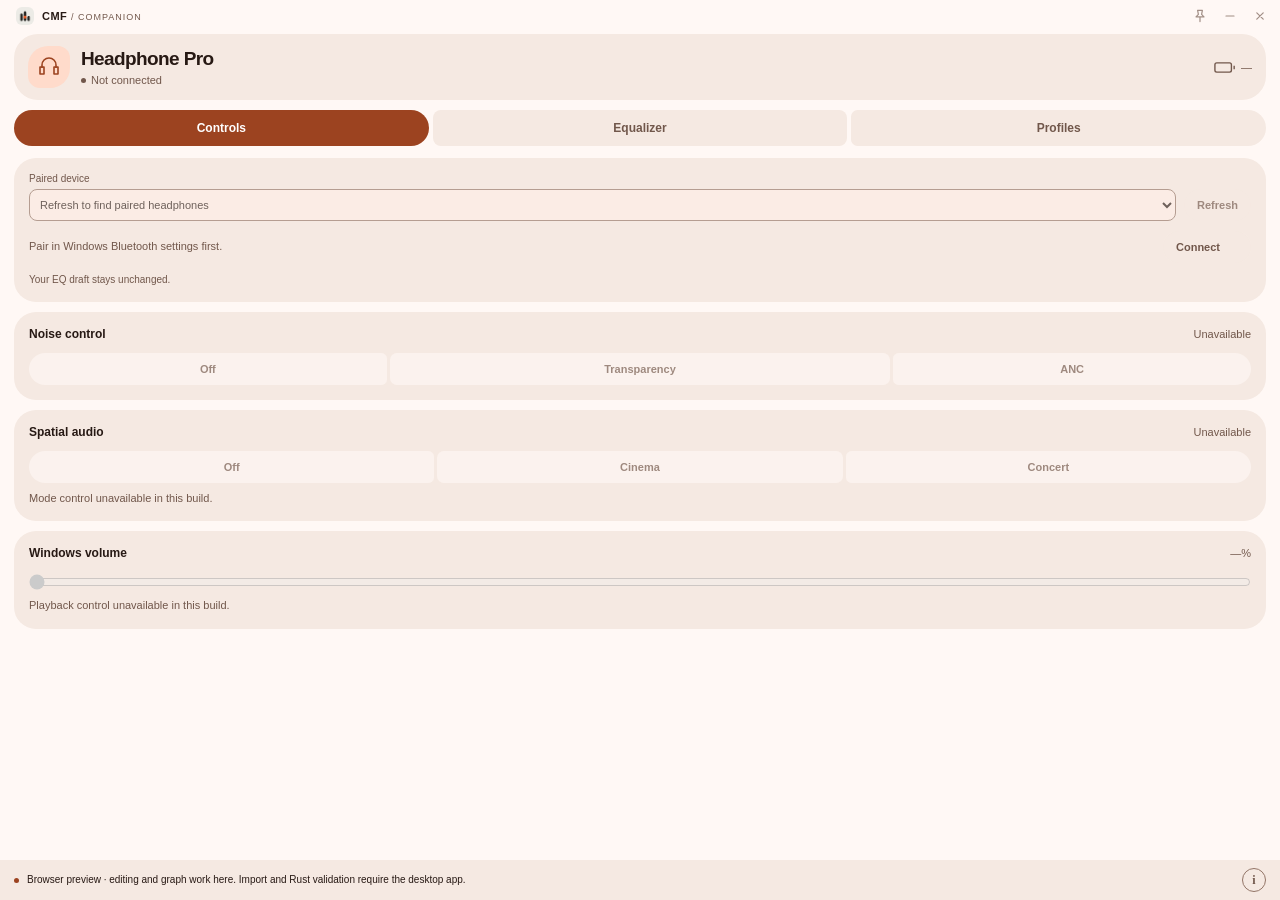
==== commit 91985943: "Add ANC and Spatial Audio" ====
--- a/ui/index.html
+++ b/ui/index.html
@@ -17,12 +17,14 @@
   <nav class="tabs" role="tablist" aria-label="Companion sections"><button id="tab-controls" role="tab" aria-selected="true" aria-controls="controls" tabindex="0">Controls</button><button id="tab-eq" role="tab" aria-selected="false" aria-controls="eq" tabindex="-1">Equalizer</button><button id="tab-profiles" role="tab" aria-selected="false" aria-controls="profiles" tabindex="-1">Profiles</button></nav>
   <main>
     <section id="controls" class="view controls-view" role="tabpanel" aria-labelledby="tab-controls" tabindex="0">
-      <div class="connection-picker"><label for="paired-device">Paired device<select id="paired-device" disabled><option value="">Refresh to find paired headphones</option></select></label><button id="scan-devices" disabled title="Refresh Windows paired Bluetooth devices">Refresh</button></div>
-      <p id="connection-info" class="small muted">Pair the headphones in Windows Bluetooth settings first.</p>
-      <div class="control-card"><div class="card-heading"><span>Noise control</span><span id="noise-status" class="muted">Unavailable</span></div><div class="segments" aria-label="Noise control readback"><button data-noise="off" aria-pressed="false" disabled>Off</button><button data-noise="transparency" aria-pressed="false" disabled>Transparency</button><button data-noise="anc" aria-pressed="false" disabled>ANC</button></div><div class="level-row"><label for="anc">ANC level</label><select id="anc" disabled><option>Not connected</option></select></div></div>
-      <div class="control-card spatial-row"><div><strong>Spatial audio</strong><span class="muted">Headphone processing</span></div><button id="spatial" class="toggle" role="switch" aria-checked="false" aria-label="Spatial audio unavailable" disabled><span></span></button></div>
+      <section class="control-card connection-card" aria-label="Headphone connection">
+        <div id="connection-picker" class="connection-picker"><label for="paired-device">Paired device<select id="paired-device" disabled><option value="">Refresh to find paired headphones</option></select></label><button id="scan-devices" disabled title="Refresh Windows paired Bluetooth devices">Refresh</button></div>
+        <div class="connection-actions"><p id="connection-info" class="small muted">Pair the headphones in Windows Bluetooth settings first.</p><button id="connect-headphones" class="primary" disabled>Connect</button></div>
+        <div class="connection-feedback"><span id="connection-help" class="small muted">Connection reads settings. Your EQ draft stays unchanged.</span><button id="connection-details" aria-controls="status-detail" aria-label="View readback warnings" hidden>Details</button><button id="retry-read" hidden>Retry read</button></div>
+      </section>
+      <div class="control-card"><div class="card-heading"><span>Noise control</span><span id="noise-status" class="muted">Unavailable</span></div><div class="segments" role="group" aria-label="Noise control"><button data-noise="off" aria-pressed="false" disabled>Off</button><button data-noise="transparency" aria-pressed="false" disabled>Transparency</button><button data-noise="anc" aria-pressed="false" aria-controls="anc-levels" aria-expanded="false" disabled>ANC</button></div><div id="anc-levels" class="segments anc-levels" role="group" aria-label="ANC level" hidden><button data-anc="3" aria-pressed="false" disabled>Low</button><button data-anc="2" aria-pressed="false" disabled>Medium</button><button data-anc="1" aria-pressed="false" disabled>High</button><button data-anc="4" aria-pressed="false" disabled>Adaptive</button></div></div>
+      <div class="control-card"><div class="card-heading"><span>Spatial audio</span><span id="spatial-status" class="muted">Unavailable</span></div><div class="segments spatial-modes" role="group" aria-label="Spatial audio"><button data-spatial="off" aria-pressed="false" disabled>Off</button><button data-spatial="cinema" aria-pressed="false" disabled>Cinema</button><button data-spatial="concert" aria-pressed="false" disabled>Concert</button></div><p class="small muted spatial-help">Mode control unavailable in this build.</p></div>
       <div class="control-card"><div class="card-heading"><label for="volume">Windows volume</label><span class="muted">—%</span></div><input id="volume" type="range" min="0" max="100" value="0" disabled aria-label="Windows playback volume unavailable"><span class="muted small">Playback control unavailable in this build.</span></div>
-      <div class="view-bottom"><button id="connect-headphones" class="primary wide" disabled>Connect headphones <span>↗</span></button><span id="connection-help" class="small muted centered">Connection reads settings. Your EQ draft stays unchanged.</span></div>
     </section>
     <section id="eq" class="view eq-view" role="tabpanel" aria-labelledby="tab-eq" tabindex="0" hidden>
       <div class="view-heading"><div class="truncate"><span class="eyebrow">PARAMETRIC EQ</span><h1 id="profile-name">Harman 2018 target</h1></div><span id="band-count" class="badge">7 / 8</span></div>
--- a/ui/style.css
+++ b/ui/style.css
@@ -46,10 +46,8 @@
 .primary { background: var(--orange); color: var(--on-primary); display: flex; align-items: center; justify-content: space-between; gap: 12px; }
 .primary:hover:not(:disabled) { background: var(--orange); filter: brightness(.92); }
 .primary:disabled { opacity: 1; background: var(--surface); color: var(--muted); }
-.wide { width: 100%; }
 .small { font-size: 11px; line-height: 1.4; }
 .muted { color: var(--muted); }
-.centered { text-align: center; }
 .eyebrow { font-size: 10px; letter-spacing: 1px; color: var(--muted); font-weight: 650; }
 .truncate { min-width: 0; }
 h1, h2, p { margin: 0; }
@@ -73,14 +71,22 @@
 .device-name { min-width: 0; }
 .device-name strong { overflow: hidden; text-overflow: ellipsis; white-space: nowrap; }
 .device-bar.connected .device-name i { background: var(--orange); }
+.connection-card { display: grid; gap: 10px; }
 .connection-picker { display: flex; align-items: flex-end; gap: 8px; flex: none; }
 .connection-picker label { flex: 1; min-width: 0; display: grid; gap: 5px; font-size: 10px; color: var(--muted); }
 .connection-picker select { width: 100%; height: 32px; font-size: 11px; color: var(--ink); }
 .connection-picker button { height: 32px; font-size: 11px; padding: 6px 12px; }
-#connection-info { flex: none; font-size: 10px; white-space: nowrap; overflow: hidden; text-overflow: ellipsis; }
+.connection-actions { display: flex; align-items: center; justify-content: space-between; gap: 12px; }
+.connection-actions > button { flex: none; min-width: 88px; min-height: 32px; padding: 7px 12px; font-size: 11px; }
+.connection-actions > button:not(.primary) { border-color: var(--line); background: transparent; }
+.connection-actions > button:not(.primary):hover:not(:disabled) { background: var(--selected); }
+#connection-info { min-width: 0; font-size: 11px; overflow-wrap: anywhere; }
+.connection-card.is-connected #connection-info { overflow: hidden; text-overflow: ellipsis; white-space: nowrap; }
+.connection-feedback { display: flex; align-items: center; gap: 6px; }
+#connection-help { flex: 1; min-width: 0; font-size: 10px; }
+.connection-feedback button { flex: none; border: 1px solid var(--line); background: transparent; padding: 4px 8px; min-height: 28px; font-size: 10px; }
+.connection-feedback button:hover:not(:disabled) { background: var(--selected); }
 .segments button[aria-pressed=true]:disabled { background: var(--selected); color: var(--orange); opacity: 1; }
-.toggle[aria-checked=true] { background: var(--orange); opacity: 1; }
-.toggle[aria-checked=true] span { background: var(--on-primary); transform: translateX(12px); }
 .device-name > span { font-size: 11px; color: var(--muted); display: flex; align-items: center; gap: 5px; }
 .device-name i, .status-dot { height: 5px; width: 5px; background: var(--muted); border-radius: 50%; display: inline-block; flex: none; }
 .battery { display: flex; align-items: center; gap: 5px; font-size: 11px; color: var(--muted); }
@@ -104,16 +110,12 @@
 .segments button { font-size: 11px; border: 0; background: var(--background); padding: 10px 2px; border-radius: 7px; }
 .segments button:first-child { border-radius: 20px 7px 7px 20px; }
 .segments button:last-child { border-radius: 7px 20px 20px 7px; }
-.level-row { display: flex; align-items: center; justify-content: space-between; margin-top: 12px; font-size: 11px; color: var(--muted); }
+.segments button[aria-pressed=true] { background: var(--orange); color: var(--on-primary); }
+.anc-levels { grid-template-columns: repeat(4, 1fr); margin-top: 10px; }
+.spatial-modes { grid-template-columns: repeat(3, 1fr); }
+.spatial-help { margin-top: 8px; }
 select { border: 1px solid var(--line); border-radius: 8px; background: var(--field); padding: 6px; min-width: 0; }
 select:disabled { opacity: .65; }
-.level-row select { max-width: 150px; }
-.spatial-row { display: flex; justify-content: space-between; align-items: center; min-height: 68px; }
-.spatial-row > div { display: grid; gap: 5px; }
-.spatial-row strong { font-size: 12px; font-weight: 650; }
-.spatial-row .muted { font-size: 11px; }
-.toggle { width: 34px; height: 22px; border-radius: 20px; padding: 3px; background: var(--field); border: 1px solid var(--line); }
-.toggle span { display: block; height: 14px; width: 14px; background: var(--muted); border-radius: 50%; }
 input[type=range] { accent-color: var(--orange); width: 100%; height: 16px; margin: 2px 0 8px; }
 .view-bottom { margin-top: auto; display: flex; flex-direction: column; gap: 8px; flex: none; }
 .response-card { border-radius: 20px; background: var(--surface); padding: 9px 8px; flex: 1; min-height: 108px; display: flex; flex-direction: column; }
@@ -186,6 +188,7 @@
 #status-info { flex: none; border: 1px solid var(--line); border-radius: 50%; width: 24px; height: 24px; padding: 0; font-size: 12px; font-family: Georgia,serif; background: transparent; color: var(--muted); }
 #status-info:hover { background: var(--selected); }
 .status-detail { position: absolute; bottom: calc(100% + 8px); left: 10px; right: 10px; border: 1px solid var(--line); border-radius: 18px; padding: 14px; background: var(--background); line-height: 1.6; font-size: 12px; overflow-wrap: anywhere; z-index: 5; user-select: text; }
+.status-detail { max-height: min(240px,45dvh); overflow-y: auto; white-space: pre-line; }
 .band-guide { stroke: var(--orange); stroke-width: 1; stroke-dasharray: 5 6; opacity: .6; }
 .band-dot { fill: var(--orange); stroke: var(--surface); stroke-width: 3; }
 @keyframes enter { from { opacity: .5; transform: translateY(4px); } to { opacity: 1; transform: translateY(0); } }
@@ -197,7 +200,6 @@
     .control-card { padding: 12px 14px; }
     .card-heading { margin-bottom: 9px; }
     .segments button { padding: 8px 2px; }
-    .spatial-row { min-height: 60px; }
     .import-card { padding: 18px 12px; gap: 10px; }
 }
 @media (max-height: 670px) {
@@ -209,7 +211,7 @@
     .band-editor-heading { margin-bottom: 6px; }
     .band-button { padding-top: 6px; padding-bottom: 6px; }
     .control-card { padding: 10px 12px; }
-    .level-row { margin-top: 8px; }
+    .anc-levels { margin-top: 8px; }
 }
 @media (prefers-reduced-motion: reduce) {
     *, *::before, *::after { animation: none !important; transition: none !important; }
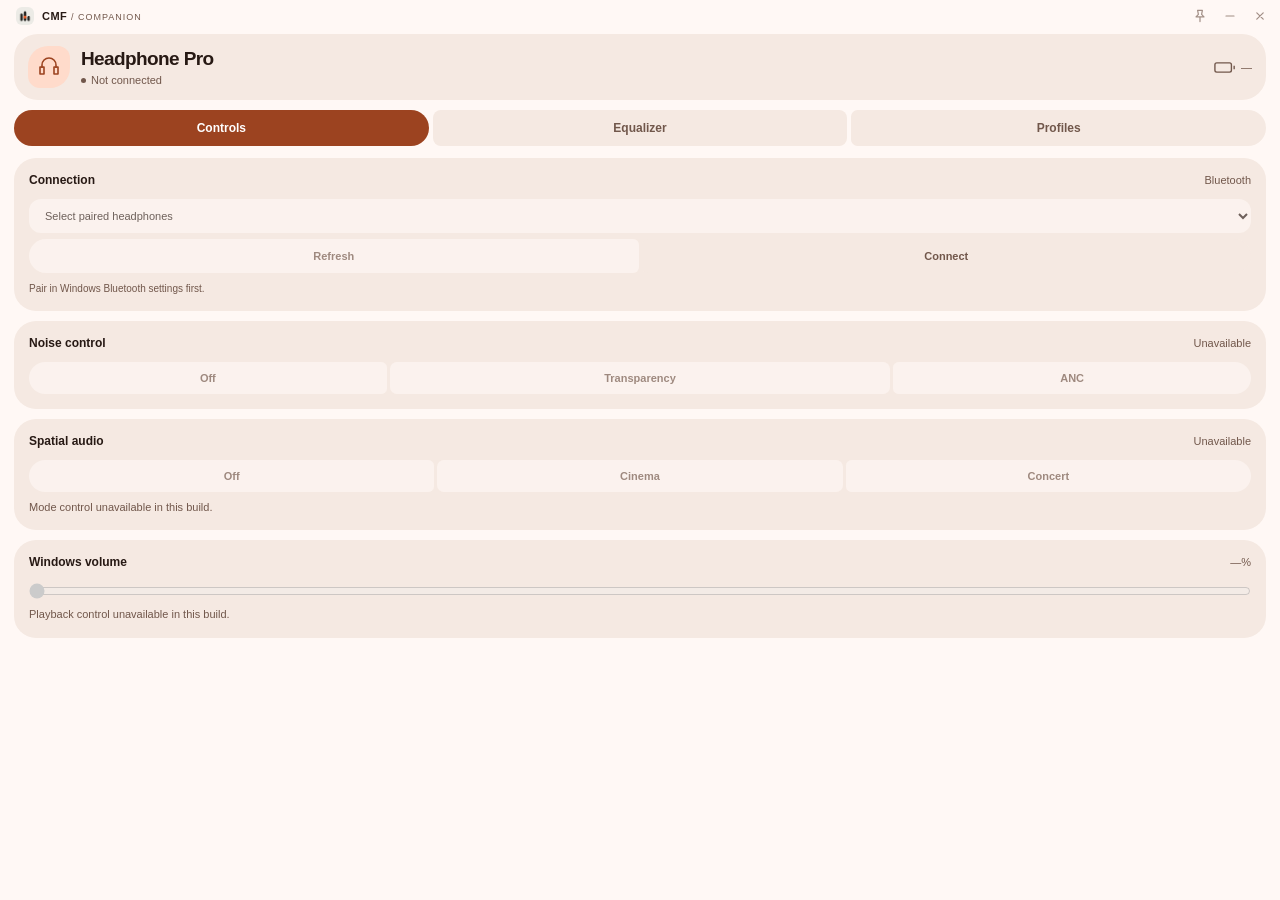
==== commit 8b7caac4: "polish some ui sections" ====
--- a/ui/index.html
+++ b/ui/index.html
@@ -18,9 +18,12 @@
   <main>
     <section id="controls" class="view controls-view" role="tabpanel" aria-labelledby="tab-controls" tabindex="0">
       <section class="control-card connection-card" aria-label="Headphone connection">
-        <div id="connection-picker" class="connection-picker"><label for="paired-device">Paired device<select id="paired-device" disabled><option value="">Refresh to find paired headphones</option></select></label><button id="scan-devices" disabled title="Refresh Windows paired Bluetooth devices">Refresh</button></div>
-        <div class="connection-actions"><p id="connection-info" class="small muted">Pair the headphones in Windows Bluetooth settings first.</p><button id="connect-headphones" class="primary" disabled>Connect</button></div>
-        <div class="connection-feedback"><span id="connection-help" class="small muted">Connection reads settings. Your EQ draft stays unchanged.</span><button id="connection-details" aria-controls="status-detail" aria-label="View readback warnings" hidden>Details</button><button id="retry-read" hidden>Retry read</button></div>
+        <div class="card-heading"><span>Connection</span><span id="connection-summary" class="muted">Bluetooth</span></div>
+        <div id="connection-picker" class="connection-picker"><label for="paired-device" class="visually-hidden">Paired headphones</label><select id="paired-device" disabled><option value="">Select paired headphones</option></select></div>
+        <div class="connection-actions"><button id="scan-devices" disabled title="Refresh Windows paired Bluetooth devices">Refresh</button><button id="connect-headphones" class="primary" disabled>Connect</button></div>
+        <p id="connection-info" class="small muted">Pair in Windows Bluetooth settings first.</p>
+        <div class="connection-feedback" hidden><span id="connection-help" class="small muted"></span><button id="connection-details" aria-controls="status-detail" aria-expanded="false" aria-label="View readback warnings" hidden>Details</button><button id="retry-read" hidden>Retry read</button></div>
+        <div id="status-detail" class="connection-detail" hidden></div>
       </section>
       <div class="control-card"><div class="card-heading"><span>Noise control</span><span id="noise-status" class="muted">Unavailable</span></div><div class="segments" role="group" aria-label="Noise control"><button data-noise="off" aria-pressed="false" disabled>Off</button><button data-noise="transparency" aria-pressed="false" disabled>Transparency</button><button data-noise="anc" aria-pressed="false" aria-controls="anc-levels" aria-expanded="false" disabled>ANC</button></div><div id="anc-levels" class="segments anc-levels" role="group" aria-label="ANC level" hidden><button data-anc="3" aria-pressed="false" disabled>Low</button><button data-anc="2" aria-pressed="false" disabled>Medium</button><button data-anc="1" aria-pressed="false" disabled>High</button><button data-anc="4" aria-pressed="false" disabled>Adaptive</button></div></div>
       <div class="control-card"><div class="card-heading"><span>Spatial audio</span><span id="spatial-status" class="muted">Unavailable</span></div><div class="segments spatial-modes" role="group" aria-label="Spatial audio"><button data-spatial="off" aria-pressed="false" disabled>Off</button><button data-spatial="cinema" aria-pressed="false" disabled>Cinema</button><button data-spatial="concert" aria-pressed="false" disabled>Concert</button></div><p class="small muted spatial-help">Mode control unavailable in this build.</p></div>
@@ -40,7 +43,6 @@
         </div>
       </section>
       <p id="condition" class="small muted">Reference tuning · ANC maximum.</p>
-      <div class="eq-actions"><button id="validate" title="Validate the draft without applying it">Check draft</button><button class="primary" disabled>Apply EQ ↗</button></div>
     </section>
     <section id="profiles" class="view profiles-view" role="tabpanel" aria-labelledby="tab-profiles" tabindex="0" hidden>
       <div class="view-heading"><div><span class="eyebrow">YOUR LIBRARY</span><h1>Profiles</h1></div><span class="badge">AutoEQ</span></div>
@@ -51,7 +53,7 @@
       <div class="view-bottom"><p class="small muted">Imports replace the editor draft only after confirmation. More than 8 active bands? The entire import is rejected.</p><div class="recovery-actions"><button id="read-device" disabled>Read device</button><button id="use-device-eq" disabled>Review device EQ</button><button disabled>Restore snapshot</button></div></div>
     </section>
   </main>
-  <footer class="statusbar"><div id="status-detail" class="status-detail" hidden></div><span class="status-dot"></span><span id="message" role="status" aria-live="polite">Offline draft · no settings applied.</span><button id="status-info" aria-label="Show status details" aria-expanded="false" aria-controls="status-detail">i</button></footer>
+  <div id="notification" class="notification" hidden><span id="message" role="status" aria-live="polite"></span><button id="dismiss-notification" class="icon-button" aria-label="Dismiss notification">×</button></div>
 </div>
 <script type="module" src="app.mjs"></script>
 </body>
--- a/ui/style.css
+++ b/ui/style.css
@@ -71,24 +71,24 @@
 .device-name { min-width: 0; }
 .device-name strong { overflow: hidden; text-overflow: ellipsis; white-space: nowrap; }
 .device-bar.connected .device-name i { background: var(--orange); }
-.connection-card { display: grid; gap: 10px; }
-.connection-picker { display: flex; align-items: flex-end; gap: 8px; flex: none; }
-.connection-picker label { flex: 1; min-width: 0; display: grid; gap: 5px; font-size: 10px; color: var(--muted); }
-.connection-picker select { width: 100%; height: 32px; font-size: 11px; color: var(--ink); }
-.connection-picker button { height: 32px; font-size: 11px; padding: 6px 12px; }
-.connection-actions { display: flex; align-items: center; justify-content: space-between; gap: 12px; }
-.connection-actions > button { flex: none; min-width: 88px; min-height: 32px; padding: 7px 12px; font-size: 11px; }
-.connection-actions > button:not(.primary) { border-color: var(--line); background: transparent; }
-.connection-actions > button:not(.primary):hover:not(:disabled) { background: var(--selected); }
-#connection-info { min-width: 0; font-size: 11px; overflow-wrap: anywhere; }
+.visually-hidden { position: absolute; width: 1px; height: 1px; padding: 0; margin: -1px; overflow: hidden; clip-path: inset(50%); white-space: nowrap; border: 0; }
+.connection-picker { min-width: 0; margin-bottom: 6px; }
+.connection-picker select { width: 100%; height: 34px; border: 0; border-radius: 12px; background: var(--background); padding: 8px 12px; font-size: 11px; color: var(--ink); }
+.connection-actions { display: flex; gap: 3px; }
+.connection-actions > button { flex: 1; min-width: 0; min-height: 34px; padding: 8px 12px; font-size: 11px; background: var(--background); border: 0; border-radius: 20px 7px 7px 20px; justify-content: center; }
+.connection-actions > button:last-child { border-radius: 7px 20px 20px 7px; }
+.connection-actions > button.primary:not(:disabled) { background: var(--orange); color: var(--on-primary); }
+.connection-card.is-connected .connection-actions > button { border-radius: 20px; }
+#connection-info { min-width: 0; margin-top: 9px; font-size: 10px; overflow-wrap: anywhere; }
 .connection-card.is-connected #connection-info { overflow: hidden; text-overflow: ellipsis; white-space: nowrap; }
-.connection-feedback { display: flex; align-items: center; gap: 6px; }
+.connection-feedback { display: flex; align-items: center; gap: 6px; margin-top: 8px; }
 #connection-help { flex: 1; min-width: 0; font-size: 10px; }
 .connection-feedback button { flex: none; border: 1px solid var(--line); background: transparent; padding: 4px 8px; min-height: 28px; font-size: 10px; }
 .connection-feedback button:hover:not(:disabled) { background: var(--selected); }
+.connection-detail { margin-top: 8px; max-height: 90px; overflow-y: auto; white-space: pre-line; overflow-wrap: anywhere; font-size: 11px; line-height: 1.5; color: var(--muted); user-select: text; }
 .segments button[aria-pressed=true]:disabled { background: var(--selected); color: var(--orange); opacity: 1; }
 .device-name > span { font-size: 11px; color: var(--muted); display: flex; align-items: center; gap: 5px; }
-.device-name i, .status-dot { height: 5px; width: 5px; background: var(--muted); border-radius: 50%; display: inline-block; flex: none; }
+.device-name i { height: 5px; width: 5px; background: var(--muted); border-radius: 50%; display: inline-block; flex: none; }
 .battery { display: flex; align-items: center; gap: 5px; font-size: 11px; color: var(--muted); }
 .battery svg { width: 22px; height: 15px; stroke: currentColor; fill: none; stroke-width: 1.5; }
 .tabs { margin: 0 14px; display: grid; grid-template-columns: repeat(3,1fr); gap: 4px; height: 36px; flex: none; }
@@ -159,9 +159,6 @@
 .band-fields label { display: grid; gap: 5px; min-width: 0; font-size: 10px; color: var(--muted); }
 .band-fields input, .band-fields select { width: 100%; height: 30px; font-size: 12px; color: var(--ink); }
 #condition { font-size: 10px; line-height: 1.35; flex: none; }
-.eq-actions { display: grid; grid-template-columns: 1fr 1.5fr; gap: 8px; margin-top: auto; flex: none; }
-.eq-actions button { height: 34px; padding: 7px 12px; font-size: 12px; }
-.eq-actions .primary { justify-content: center; }
 .import-card { background: var(--surface); border-radius: 24px; text-align: center; padding: 24px 12px; display: grid; justify-items: center; gap: 12px; flex: none; }
 .import-symbol { background: var(--selected); color: var(--orange); display: grid; place-items: center; border-radius: 18px 10px; width: 44px; height: 44px; font-size: 27px; }
 .import-card p { font-size: 11px; }
@@ -179,16 +176,9 @@
 .profiles-view:has(.import-preview:not([hidden])) .import-card { display: none; }
 .recovery-actions { display: flex; gap: 8px; }
 .recovery-actions button { flex: 1; font-size: 11px; }
-.statusbar { position: relative; flex: none; display: flex; align-items: center; gap: 8px; min-height: 36px; max-height: 48px; background: var(--surface); padding: 8px 14px; }
-.statusbar .status-dot { background: var(--orange); }
-#message { font-size: 10px; line-height: 1.4; user-select: text; overflow: hidden; flex: 1; display: -webkit-box; -webkit-line-clamp: 2; -webkit-box-orient: vertical; }
-#message.error { color: var(--error); }
-.statusbar:has(.error) { background: var(--error-surface); }
-.statusbar:has(.error) .status-dot { background: var(--error); }
-#status-info { flex: none; border: 1px solid var(--line); border-radius: 50%; width: 24px; height: 24px; padding: 0; font-size: 12px; font-family: Georgia,serif; background: transparent; color: var(--muted); }
-#status-info:hover { background: var(--selected); }
-.status-detail { position: absolute; bottom: calc(100% + 8px); left: 10px; right: 10px; border: 1px solid var(--line); border-radius: 18px; padding: 14px; background: var(--background); line-height: 1.6; font-size: 12px; overflow-wrap: anywhere; z-index: 5; user-select: text; }
-.status-detail { max-height: min(240px,45dvh); overflow-y: auto; white-space: pre-line; }
+.notification { position: absolute; bottom: 14px; left: 14px; right: 14px; display: flex; align-items: flex-start; gap: 8px; padding: 12px 14px; border-radius: 18px; background: var(--error-surface); color: var(--error); box-shadow: 0 4px 20px #0002; z-index: 5; }
+#message { flex: 1; min-width: 0; max-height: 130px; overflow-y: auto; overflow-wrap: anywhere; font-size: 11px; line-height: 1.5; user-select: text; }
+.notification .icon-button { flex: none; color: inherit; }
 .band-guide { stroke: var(--orange); stroke-width: 1; stroke-dasharray: 5 6; opacity: .6; }
 .band-dot { fill: var(--orange); stroke: var(--surface); stroke-width: 3; }
 @keyframes enter { from { opacity: .5; transform: translateY(4px); } to { opacity: 1; transform: translateY(0); } }
